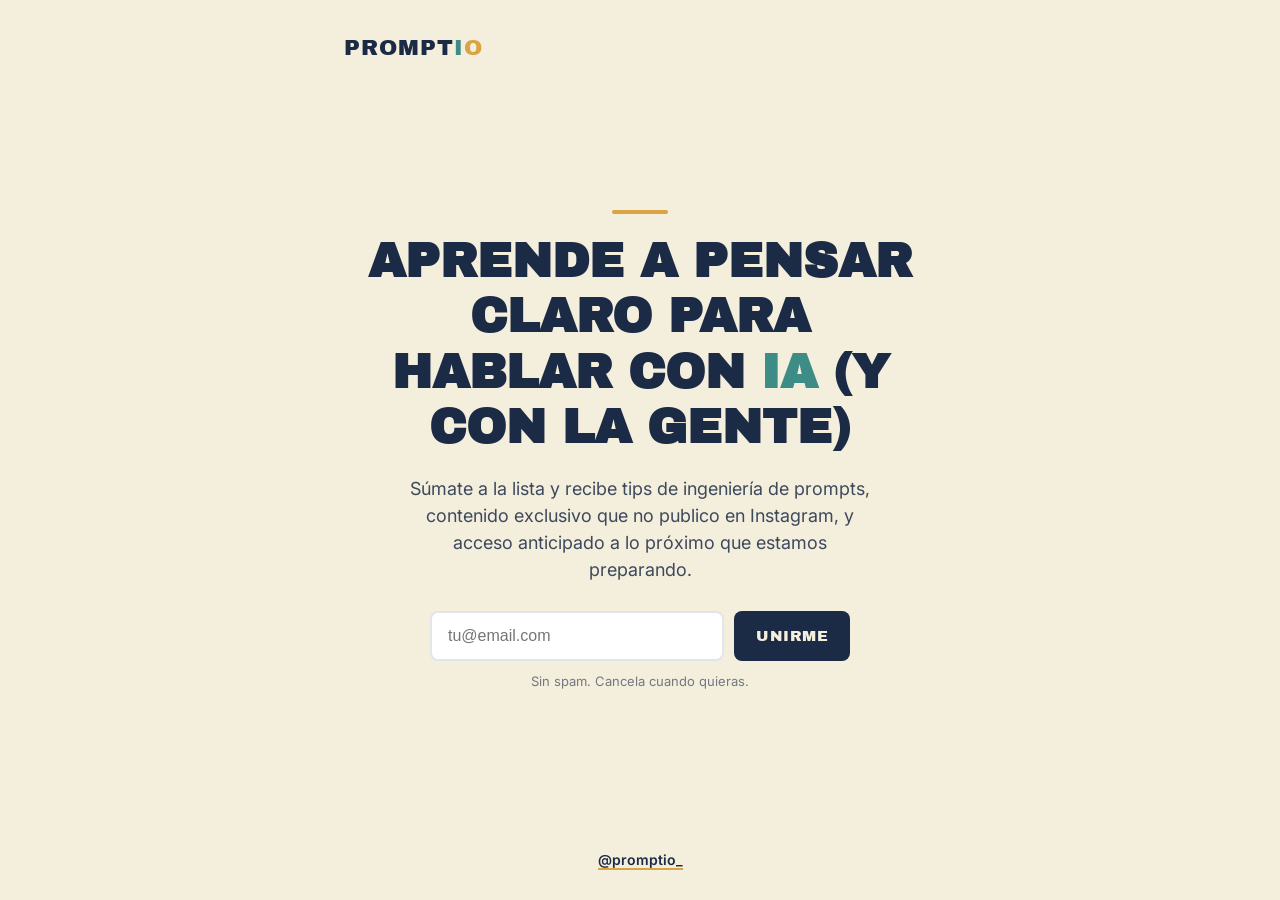
==== index.html @ fb4911de "Landing page inicial" ====
<!DOCTYPE html>
  <html lang="es">
  <head>
  <meta charset="UTF-8">
  <meta name="viewport" content="width=device-width, initial-scale=1.0">
  <title>PROMPTIO — Aprende a pensar claro para hablar con IA</title>
  <meta name="description" content="Aprende a pensar claro para hablar con IA (y con la gente). Únete a la lista y recibe contenido antes que nadie.">
  <link rel="preconnect" href="https://fonts.googleapis.com">
  <link rel="preconnect" href="https://fonts.gstatic.com" crossorigin>
  <link href="https://fonts.googleapis.com/css2?family=Archivo+Black&family=Inter:wght@400;500;600;700&display=swap" rel="stylesheet">
  <style>
    :root{
      --cream:#F4EEDD;
      --navy:#1C2B45;
    --gold:#D9A441;
          --teal:#3E8C86;
    --navy-soft: rgba(28,43,69,0.12);
}
  *{box-sizing:border-box; margin:0; padding:0;}
  html,body{height:100%;}
      body{
        font-family:'Inter', sans-serif;
    background:var(--cream);
    color:var(--navy);
    display:flex;
    flex-direction:column;
    min-height:100vh;
}
  .container{
        width:100%;
    max-width:640px;
    margin:0 auto;
    padding:24px;
    display:flex;
    flex-direction:column;
    flex:1;
  }
  header{ padding-top:12px; padding-bottom:8px; }
  .logo{
        font-family:'Archivo Black', sans-serif;
    font-size:22px;
    letter-spacing:1px;
    text-transform:uppercase;
}
  .logo-prompt{ color:var(--navy); }
  .io-i{ color:var(--teal); }
  .io-o{ color:var(--gold); }
  main{
        flex:1;
    display:flex;
    flex-direction:column;
    justify-content:center;
    align-items:center;
    text-align:center;
    gap:20px;
    padding:32px 0;
}
  .accent-line{
        width:56px;
    height:4px;
    background:var(--gold);
    border-radius:2px;
}
  h1{
        font-family:'Archivo Black', sans-serif;
    text-transform:uppercase;
    font-size:clamp(28px, 6vw, 48px);
    line-height:1.15;
    color:var(--navy);
    max-width:560px;
}
  h1 .accent{ color:var(--teal); }
  .subheadline{
        font-size:clamp(15px, 2.4vw, 18px);
    color:rgba(28,43,69,0.85);
    max-width:480px;
    line-height:1.5;
}
  form{
        width:100%;
    max-width:420px;
    display:flex;
    flex-direction:column;
    gap:12px;
    margin-top:8px;
}
  .form-row{ display:flex; gap:10px; flex-wrap:wrap; }
  input[type="email"]{
    flex:1;
    min-width:200px;
    padding:14px 16px;
    border-radius:8px;
    border:2px solid var(--navy-soft);
    background:#fff;
        font-size:16px;
    color:var(--navy);
    outline:none;
  }
  input[type="email"]:focus{ border-color:var(--teal); }
  button{
        padding:14px 22px;
    border:none;
    border-radius:8px;
    background:var(--navy);
    color:var(--cream);
    font-family:'Archivo Black', sans-serif;
    text-transform:uppercase;
    font-size:15px;
    letter-spacing:0.5px;
    cursor:pointer;
    transition:background 0.2s ease, transform 0.1s ease;
}
  button:hover{ background:var(--teal); }
  button:active{ transform:scale(0.98); }
  .microcopy{ font-size:13px; color:rgba(28,43,69,0.6); }
  .hidden{ display:none; }
  footer{
        padding:20px 0 8px;
    text-align:center;
    font-size:14px;
    color:rgba(28,43,69,0.7);
}
  footer a{
        color:var(--navy);
    font-weight:600;
    text-decoration:none;
    border-bottom:2px solid var(--gold);
  }
  footer a:hover{ color:var(--teal); border-color:var(--teal); }
  @media (max-width:480px){
    .form-row{ flex-direction:column; }
    button{ width:100%; }
    input[type="email"]{ width:100%; }
}
</style>
  </head>
  <body>
    <div class="container">
      <header>
        <div class="logo">
          <span class="logo-prompt">PROMPT</span><span class="io-i">I</span><span class="io-o">O</span>
        </div>
      </header>
      <main>
        <div class="accent-line" aria-hidden="true"></div>
        <h1>Aprende a pensar claro para hablar con <span class="accent">IA</span> (y con la gente)</h1>
      <p class="subheadline">
        Súmate a la lista y recibe tips de ingeniería de prompts, contenido exclusivo que no publico en Instagram, y acceso anticipado a lo próximo que estamos preparando.
        </p>
        <form name="promptio-subscribers" method="POST" data-netlify="true" netlify-honeypot="bot-field">
          <input type="hidden" name="form-name" value="promptio-subscribers" />
          <p class="hidden">
            <label>No llenar esto: <input name="bot-field" /></label>
        </p>
        <div class="form-row">
          <input type="email" name="email" placeholder="tu@email.com" required aria-label="Correo electrónico" />
                <button type="submit">Unirme</button>
              </div>
              <p class="microcopy">Sin spam. Cancela cuando quieras.</p>
      </form>
    </main>
          <footer>
            <a href="https://www.instagram.com/promptio_/" target="_blank" rel="noopener noreferrer">@promptio_</a>
          </footer>
        </div>
      </body>
      </html>
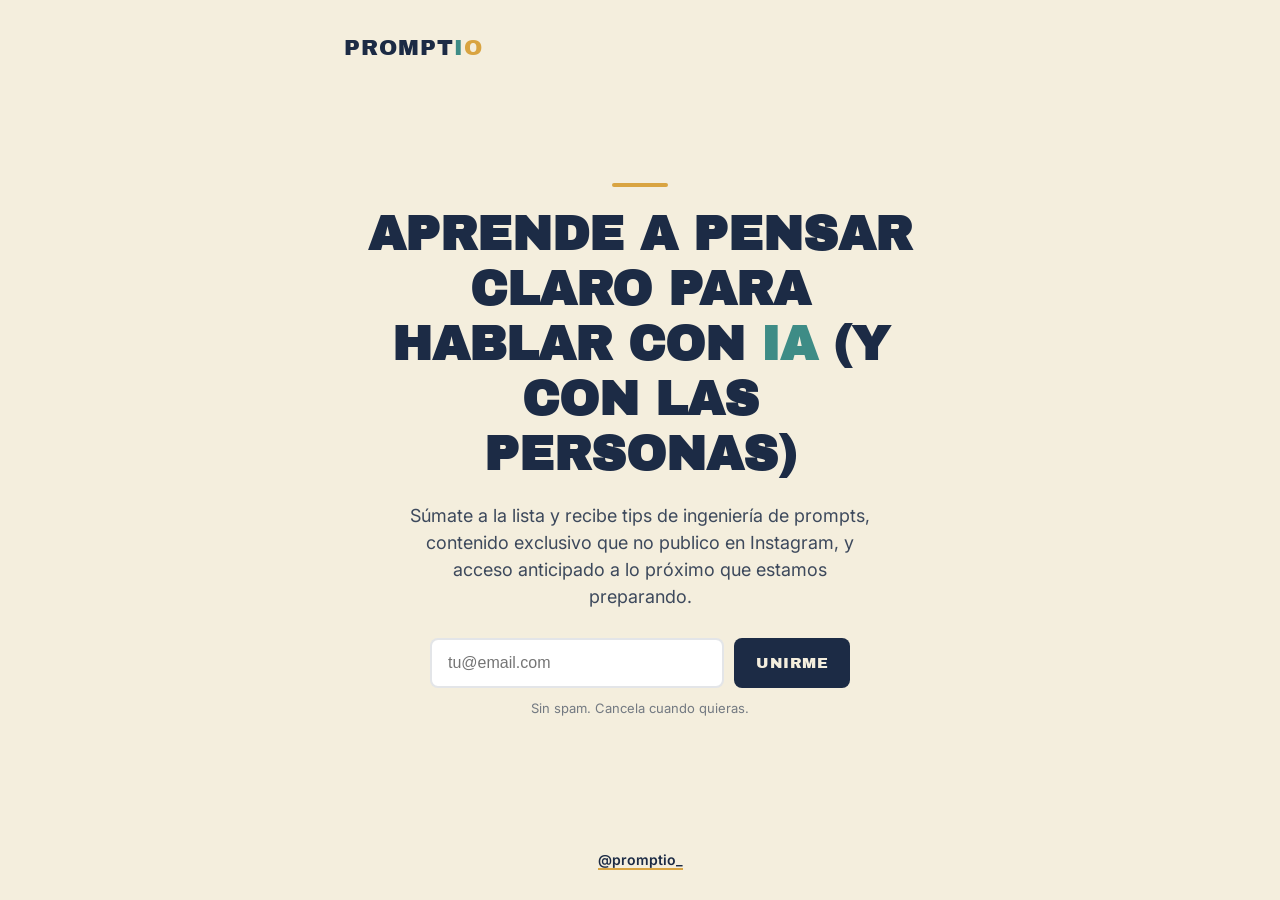
==== commit 30cd97b7: "Corrige texto: las personas en vez de la gente" ====
--- a/index.html
+++ b/index.html
@@ -4,7 +4,7 @@
   <meta charset="UTF-8">
   <meta name="viewport" content="width=device-width, initial-scale=1.0">
   <title>PROMPTIO — Aprende a pensar claro para hablar con IA</title>
-  <meta name="description" content="Aprende a pensar claro para hablar con IA (y con la gente). Únete a la lista y recibe contenido antes que nadie.">
+  <meta name="description" content="Aprende a pensar claro para hablar con IA (y con las personas). Únete a la lista y recibe contenido antes que nadie.">
   <link rel="preconnect" href="https://fonts.googleapis.com">
   <link rel="preconnect" href="https://fonts.gstatic.com" crossorigin>
   <link href="https://fonts.googleapis.com/css2?family=Archivo+Black&family=Inter:wght@400;500;600;700&display=swap" rel="stylesheet">
@@ -143,7 +143,7 @@
       </header>
       <main>
         <div class="accent-line" aria-hidden="true"></div>
-        <h1>Aprende a pensar claro para hablar con <span class="accent">IA</span> (y con la gente)</h1>
+        <h1>Aprende a pensar claro para hablar con <span class="accent">IA</span> (y con las personas)</h1>
       <p class="subheadline">
         Súmate a la lista y recibe tips de ingeniería de prompts, contenido exclusivo que no publico en Instagram, y acceso anticipado a lo próximo que estamos preparando.
         </p>
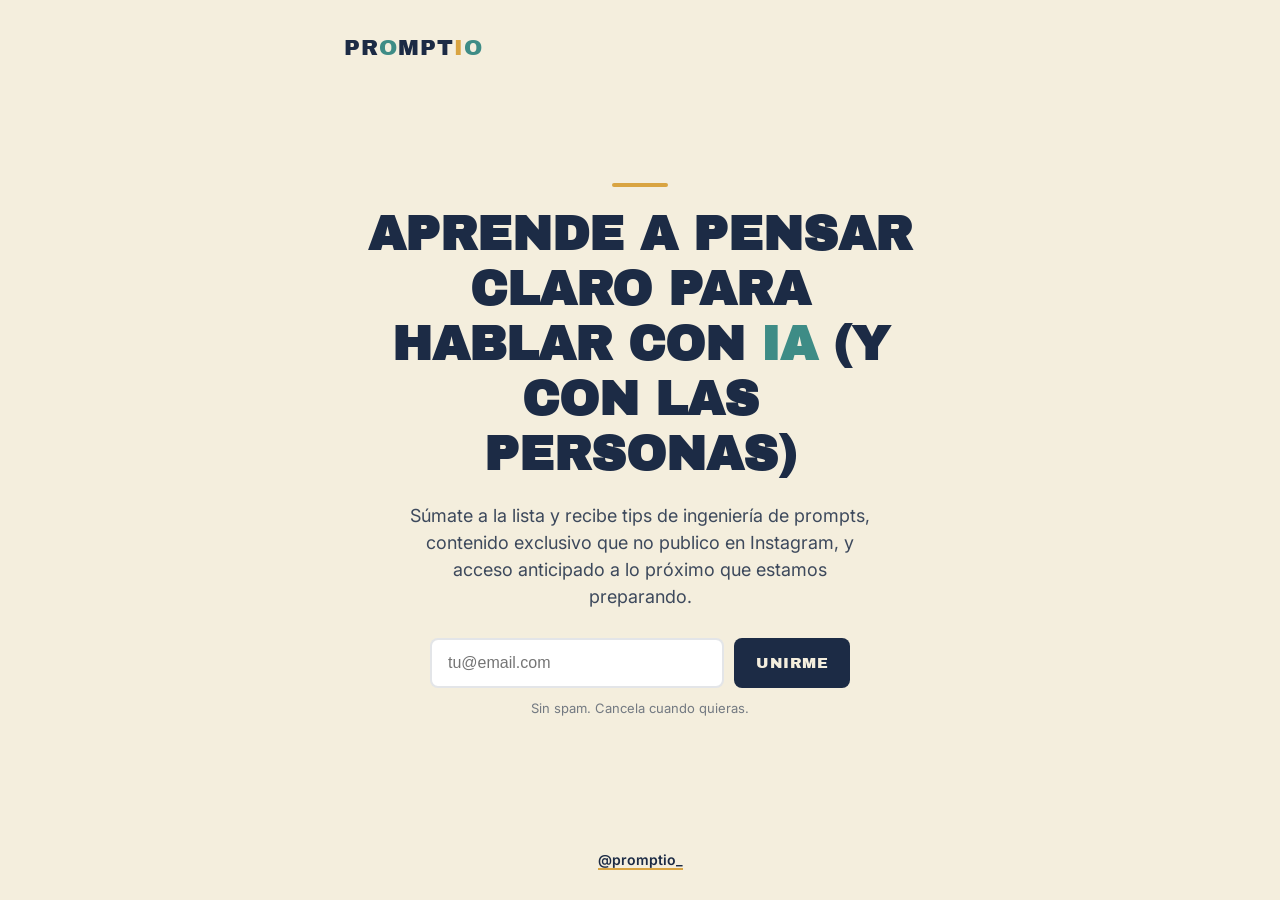
==== commit fc6b34d6: "Corrige colores del wordmark (ambas O en teal, I en dorado)" ====
--- a/index.html
+++ b/index.html
@@ -43,8 +43,8 @@
     text-transform:uppercase;
 }
   .logo-prompt{ color:var(--navy); }
-  .io-i{ color:var(--teal); }
-  .io-o{ color:var(--gold); }
+  .io-o-mid, .io-o{ color:var(--teal); }
+  .io-i{ color:var(--gold); }
   main{
         flex:1;
     display:flex;
@@ -138,7 +138,7 @@
     <div class="container">
       <header>
         <div class="logo">
-          <span class="logo-prompt">PROMPT</span><span class="io-i">I</span><span class="io-o">O</span>
+          <span class="logo-prompt">PR</span><span class="io-o-mid">O</span><span class="logo-prompt">MPT</span><span class="io-i">I</span><span class="io-o">O</span>
         </div>
       </header>
       <main>
